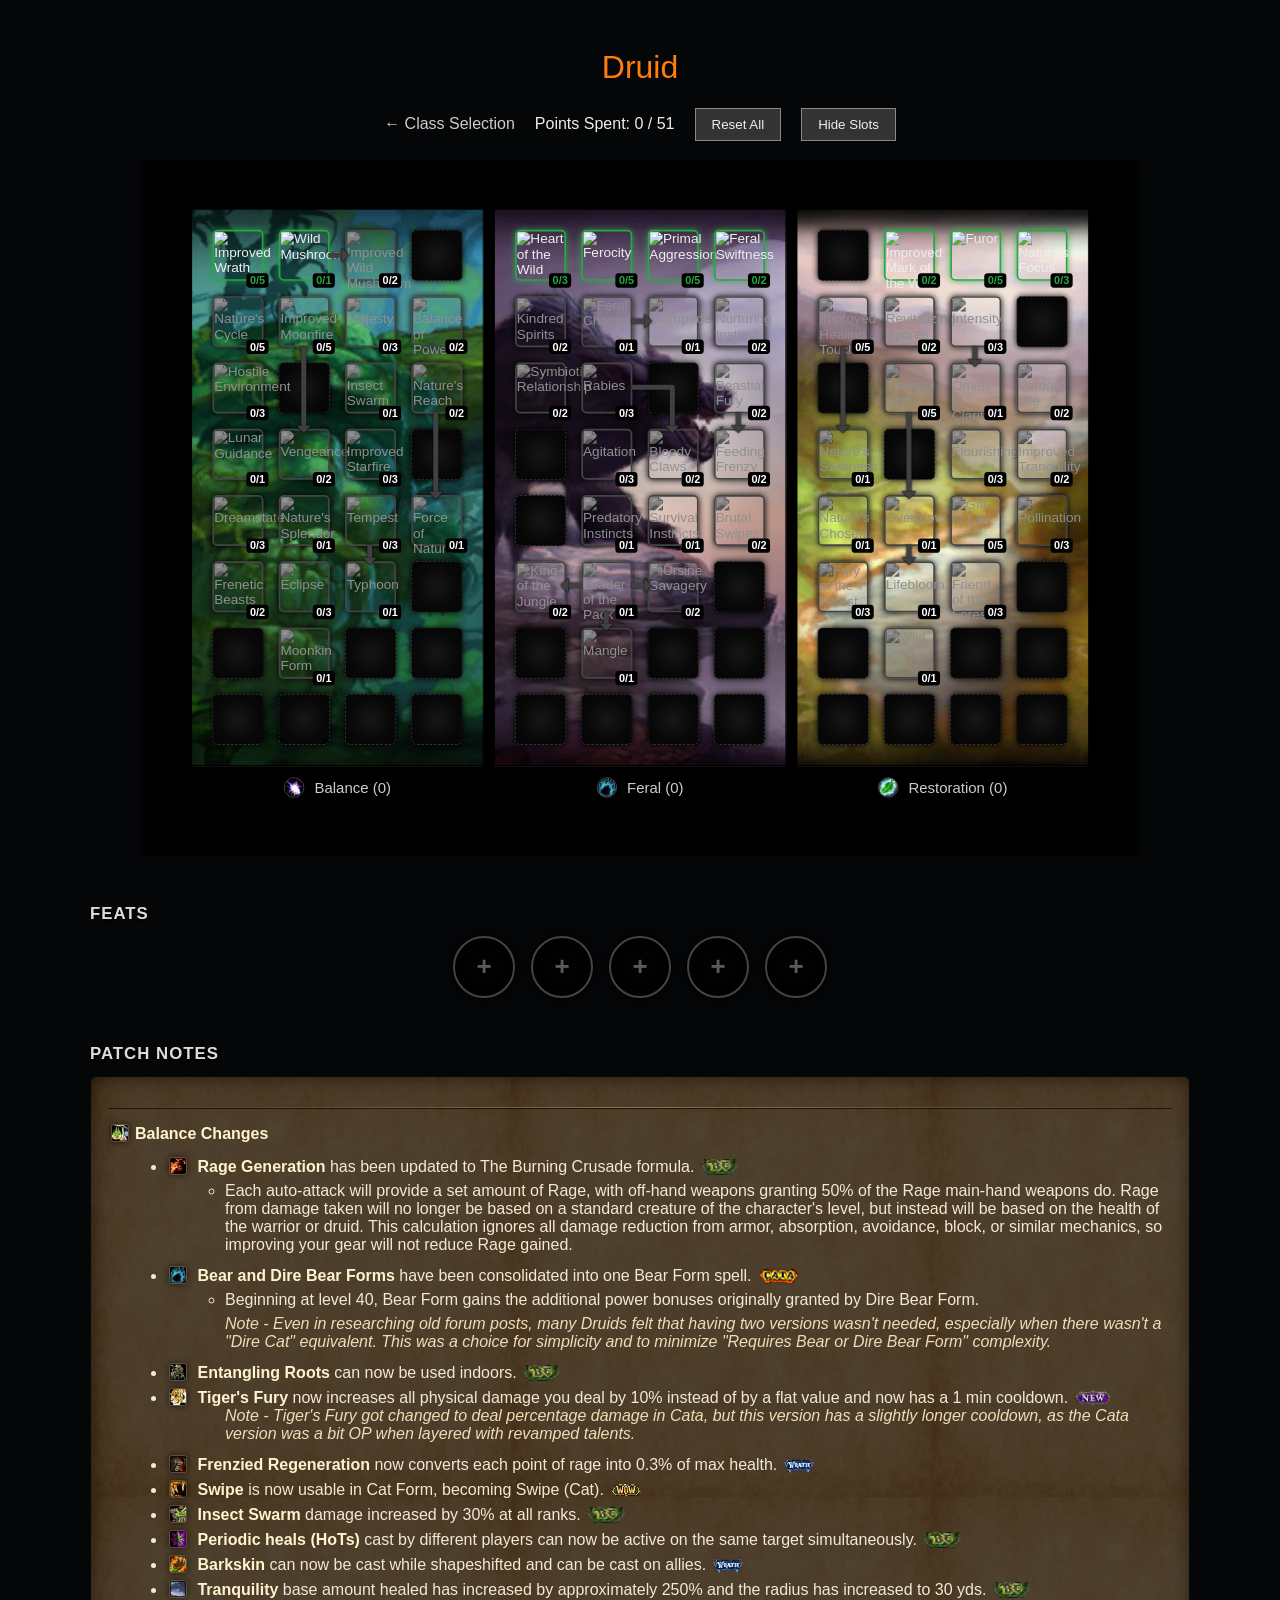
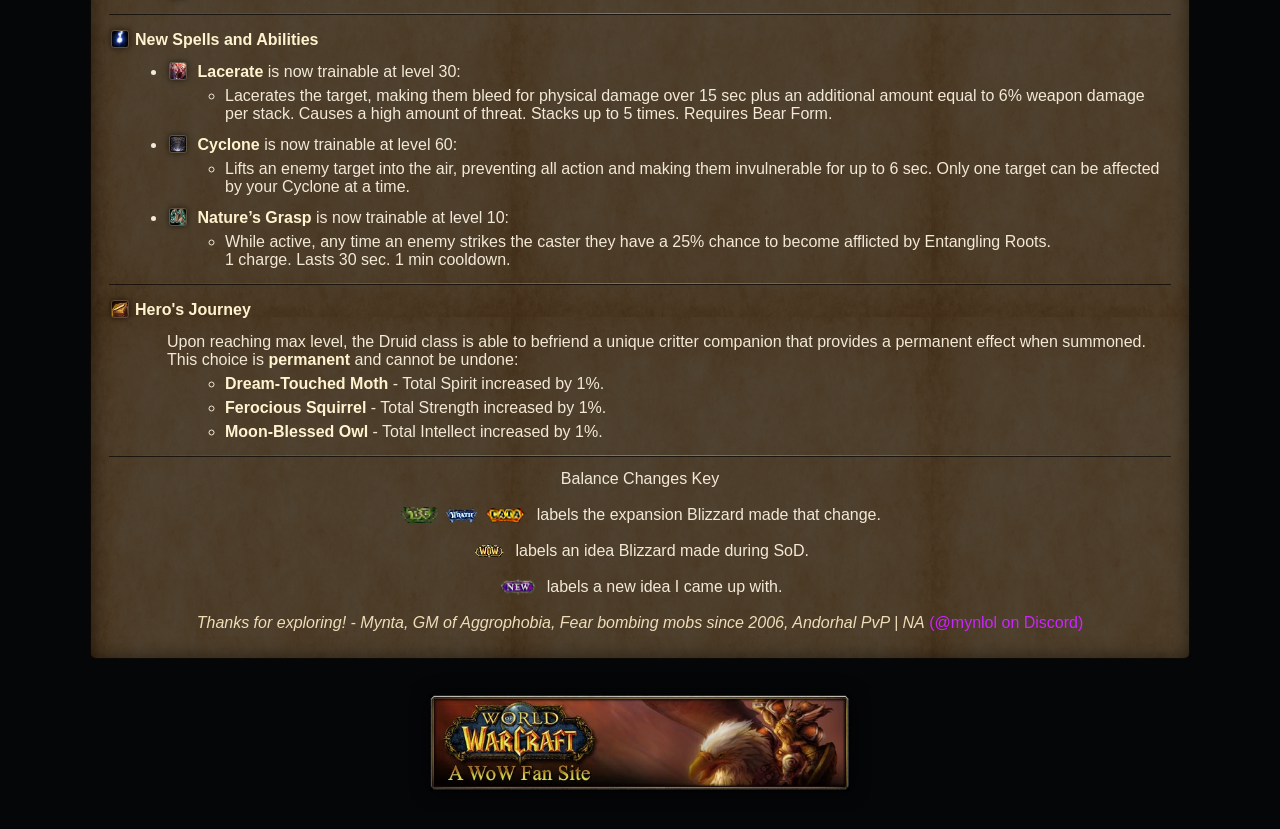
==== druid.html @ c1cf1405 "Test Two..." ====
<!DOCTYPE html>
<html lang="en">
<head>
    <meta charset="UTF-8">
    <meta name="viewport" content="width=device-width, initial-scale=1.0">
    <title>WoW Classic Talent Calculator - Druid</title>
    <link rel="stylesheet" href="style.css">
</head>
<body class="druid-page">

    <h1>Druid</h1>

    <div id="controls">
        <span><a href="index.html" style="color: #ccc; text-decoration: none;">&larr; Class Selection</a></span>
        <span>Points Spent: <span id="points-spent">0</span> / 51</span>
<button id="reset-button" class="control-button">Reset All</button>
<button id="toggle-empty-slots" class="control-button" type="button">Hide Slots</button>
    </div>

  <!-- OUTER DARK CARD (width controlled by .talent-shell padding in CSS) -->
    <div class="talent-shell">
        <!-- METAL FRAME + INNER GLOW (position vs trees controlled by .talent-frame padding) -->
        <div class="talent-frame">
            <!-- TALENT TREES -->
            <div class="talent-calculator">

<!-- Balance Tree -->
                <div class="tree-container">
                    <div
                        id="balance-grid"
                        class="talent-tree"
                        style="background-image: url('images/backgrounds/bal_druid.jpg');">
                        <!-- SVG overlay created by JS -->
                    </div>
                    <div class="tree-footer">
                        <img src="images/icons/spell_nature_starfall.jpg"
                             class="tree-icon-small"
                             alt="Balance tree icon">
                        <h3>Balance (<span id="balance-points">0</span>)</h3>
                    </div>
                </div>

                <!-- FERAL COMBAT -->
                <div class="tree-container">
                    <div
                        id="feral-combat-grid"
                        class="talent-tree"
                        style="background-image: url('images/backgrounds/feral_druid.jpg');">
                        <!-- SVG overlay created by JS -->
                    </div>
                    <div class="tree-footer">
                        <img src="images/icons/ability_racial_bearform.jpg"
                             class="tree-icon-small"
                             alt="Feral tree icon">
                        <h3>Feral (<span id="feral-combat-points">0</span>)</h3>
                    </div>
                </div>

                <!-- RESTORATION -->
                <div class="tree-container">
                    <div
                        id="restoration-grid"
                        class="talent-tree"
                        style="background-image: url('images/backgrounds/resto_druid.jpg');">
                        <!-- SVG overlay created by JS -->
                    </div>
                    <div class="tree-footer">
                        <img src="images/icons/spell_nature_healingtouch.jpg"
                             class="tree-icon-small"
                             alt="Restoration tree icon">
                        <h3>Restoration (<span id="restoration-points">0</span>)</h3>
                    </div>
                </div>

            </div>
        </div>
    </div>

<!-- ===================== -->
<!-- FEATS (5 selectable)  -->
<!-- ===================== -->
<section class="rune-section">
  <h2 class="section-title">Feats</h2>

  <div class="rune-slots" id="rune-slots">
    <button class="rune-slot" type="button" data-slot="0" aria-label="Feat Slot 1"></button>
    <button class="rune-slot" type="button" data-slot="1" aria-label="Feat Slot 2"></button>
    <button class="rune-slot" type="button" data-slot="2" aria-label="Feat Slot 3"></button>
    <button class="rune-slot" type="button" data-slot="3" aria-label="Feat Slot 4"></button>
    <button class="rune-slot" type="button" data-slot="4" aria-label="Feat Slot 5"></button>
  </div>

  <!-- picker panel opens when you click a slot -->
  <div class="rune-picker" id="rune-picker" hidden>
    <div class="rune-picker-header">
      <div class="rune-picker-title" id="rune-picker-title">Choose a Feat</div>
      <button class="rune-picker-close" id="rune-picker-close" type="button" aria-label="Close">✕</button>
    </div>

    <div class="rune-options" id="rune-options"></div>
  </div>
</section>

<!-- ===================== -->
<!-- PATCH NOTES           -->
<!-- ===================== -->
<section class="patch-notes">
  <h2 class="section-title">Patch Notes</h2>

  <!-- You can edit this HTML per class whenever you want -->
  <div class="patch-notes-card">

<hr>

<p>
  <img class="inline-icon"
         src="images/icons/ability_druid_balanceofpower.jpg"
         alt="Balance icon"><strong>Balance Changes</strong>
<ul>
<li>
  <img class="inline-icon" data-wowicon="ability_racial_bloodrage.jpg" alt="Charge icon">
  <strong>Rage Generation</strong> has been updated to The Burning Crusade formula.  <img class="patch-badge" src="images/bc.png" alt="TBC">
<ul>
      <li>Each auto-attack will provide a set amount of Rage, with off-hand weapons granting 50% of the Rage main-hand weapons do. Rage from damage taken will no longer be based on a standard creature of the character's level, but instead will be based on the health of the warrior or druid. This calculation ignores all damage reduction from armor, absorption, avoidance, block, or similar mechanics, so improving your gear will not reduce Rage gained.</li>
    </ul>
    <li>
  <img class="inline-icon" data-wowicon="ability_racial_bearform.jpg" alt="Charge icon">
  <strong>Bear and Dire Bear Forms</strong> have been consolidated into one Bear Form spell. <img class="patch-badge" src="images/cata.png" alt="TBC">
  <ul>
      <li>Beginning at level 40, Bear Form gains the additional power bonuses originally granted by Dire Bear Form.</li>
<em>Note - Even in researching old forum posts, many Druids felt that having two versions wasn't needed, especially when there wasn't a "Dire Cat" equivalent. This was a choice for simplicity and to minimize "Requires Bear or Dire Bear Form" complexity.</em></ul>
</li>
<li>
  <img class="inline-icon" data-wowicon="spell_nature_stranglevines.jpg" alt="Charge icon">
  <strong>Entangling Roots</strong> can now be used indoors.
  <img class="patch-badge" src="images/bc.png" alt="TBC">
</li>
<li>
   <img class="inline-icon" data-wowicon="ability_mount_jungletiger.jpg" alt="Charge icon">
  <strong>Tiger's Fury</strong> now increases all physical damage you deal by 10% instead of by a flat value and now has a 1 min cooldown.
  <img class="patch-badge" src="images/mynta.png" alt="TBC"><ul><em>Note - Tiger's Fury got changed to deal percentage damage in Cata, but this version has a slightly longer cooldown, as the Cata version was a bit OP when layered with revamped talents.</em></ul>

</li>
<li>
   <img class="inline-icon" data-wowicon="ability_bullrush.jpg" alt="Charge icon">
  <strong>Frenzied Regeneration</strong> now converts each point of rage into 0.3% of max health.
  <img class="patch-badge" src="images/wrath.png" alt="TBC">
</li>
<li>
     <img class="inline-icon"
         src="images/icons/inv_misc_monsterclaw_03.jpg"
         alt="Sunder Armor icon">
    <strong>Swipe</strong> is now usable in Cat Form, becoming Swipe (Cat).  <img class="patch-badge" src="images/wow.png" alt="TBC">
</li>
<li>
     <img class="inline-icon"
         src="images/icons/spell_nature_insectswarm.jpg"
         alt="Sunder Armor icon">
    <strong>Insect Swarm</strong> damage increased by 30% at all ranks.
  <img class="patch-badge" src="images/bc.png" alt="TBC">
</li>
<li>
    <img class="inline-icon"
         src="images/icons/spell_nature_preservation.jpg"
         alt="Sunder Armor icon">
    <strong>Periodic heals (HoTs)</strong> cast by different players can now be active on the same target simultaneously.  <img class="patch-badge" src="images/bc.png" alt="TBC">
</li>
<li>
     <img class="inline-icon"
         src="images/icons/spell_nature_stoneclawtotem.jpg"
         alt="Sunder Armor icon">
    <strong>Barkskin</strong> can now be cast while shapeshifted and can be cast on allies. <img class="patch-badge" src="images/wrath.png" alt="TBC">
</li>
<li>
     <img class="inline-icon"
         src="images/icons/spell_nature_tranquility.jpg"
         alt="Sunder Armor icon">
    <strong>Tranquility</strong> base amount healed has increased by approximately 250% and the radius has increased to 30 yds. <img class="patch-badge" src="images/bc.png" alt="TBC">
</li>
</ul>
</hr>
<hr>
<p>
 <img class="inline-icon"
         src="images/icons/inv_enchant_essencemagicsmall.jpg"
         alt="Spell icon"><strong>New Spells and Abilities</strong>
<ul>
<li>
<img class="inline-icon"
         src="images/icons/ability_druid_lacerate.jpg"
         alt="Sunder Armor icon">
    <strong>Lacerate</strong> is now trainable at level 30:
<ul>
	<li>
Lacerates the target, making them bleed for physical damage over 15 sec plus an additional amount equal to 6% weapon damage per stack. Causes a high amount of threat. Stacks up to 5 times. Requires Bear Form.
</ul>
<li>
     <img class="inline-icon"
         src="images/icons/spell_nature_earthbind.jpg"
         alt="Sunder Armor icon">
    <strong>Cyclone</strong> is now trainable at level 60:
<ul>
	<li>
Lifts an enemy target into the air, preventing all action and making them invulnerable for up to 6 sec.  Only one target can be affected by your Cyclone at a time.
</ul>
<li>
 <img class="inline-icon" data-wowicon="spell_nature_natureswrath.jpg" alt="Charge icon">
  <strong>Nature’s Grasp</strong> is now trainable at level 10:
<ul>
	<li>
While active, any time an enemy strikes the caster they have a 25% chance to become afflicted by Entangling Roots. <br>1 charge.  Lasts 30 sec. 1 min cooldown.
</ul>
</li>
</ul>
</hr>
<hr>
<p>
<img class="inline-icon"
         src="images/icons/ability_racial_forgeoflight.jpg"
         alt="Sunder Armor icon"><strong>Hero's Journey</strong>
<ul>
Upon reaching max level, the Druid class is able to befriend a unique critter companion that provides a permanent effect when summoned. This choice is <strong>permanent</strong> and cannot be undone: 
<ul>
      <li><strong>Dream-Touched Moth</strong> - Total Spirit increased by 1%.
<li><strong>Ferocious Squirrel</strong> - Total Strength increased by 1%.
<li><strong>Moon-Blessed Owl</strong> - Total Intellect increased by 1%.
  </li>
</ul>
</ul>
<hr>

<p><center>Balance Changes Key</center><br><center><img class="patch-badge" src="images/bc.png" alt="TBC"><img class="patch-badge" src="images/wrath.png" alt="TBC"><img class="patch-badge" src="images/cata.png" alt="TBC"> labels the expansion Blizzard made that change.</center><br><center><img class="patch-badge" src="images/wow.png" alt="TBC"> labels an idea Blizzard made during SoD.</center><br>
<center><img class="patch-badge" src="images/mynta.png" alt="TBC"> labels a new idea I came up with.</center><br><center><em>Thanks for exploring! - Mynta, GM of Aggrophobia, Fear bombing mobs since 2006, Andorhal PvP | NA</em></span><span style="color: #CC24FF;"> (@mynlol on Discord)</span></center></p>
  </div>
</section>
    <div id="tooltip"></div>
<script src="tooltip_extras.js"></script>
<script src="druid.js"></script>
<script src="talent_engine.js"></script>
<script src="runes.js"></script>
<script src="patchnotes.js"></script>
<footer class="page-footer">
  <img src="images/fansiteheader.jpg" alt="World of Warcraft fan site banner">
</footer>
</body>
</html>
---- style.css ----
* {
    box-sizing: border-box;
}

body {
    font-family: -apple-system, BlinkMacSystemFont, 'Segoe UI', Roboto, Helvetica, Arial, sans-serif;

    /* Deep neutral base */
    background-color: #070607;

    /* Classic WoW-style dark parchment texture */
    background-image:
        url("images/parchment.png"),
        radial-gradient(circle at 50% 10%, rgba(120, 85, 45, 0.18), transparent 55%),
        radial-gradient(circle at 50% 120%, rgba(0, 0, 0, 0.9), #070607 60%),
        linear-gradient(135deg, rgba(255, 255, 255, 0.03), rgba(0, 0, 0, 0.35));

    background-repeat:
        repeat,
        no-repeat,
        no-repeat,
        no-repeat;

    background-size:
        256px 256px,   /* parchment texture scale — tweakable */
        100% 100%,
        100% 100%,
        420px 420px;

    background-attachment: fixed;

    /* This is the magic that keeps it subtle */
    background-blend-mode: overlay, normal, normal, normal;

    color: #eee;
    padding: 20px;
    display: flex;
    flex-direction: column;
    align-items: center;
}

body.index-page{
  background-image: url("images/gryphon.jpg");
  background-size: cover;
  background-position: center;
  background-repeat: no-repeat;
  background-attachment: fixed;
}

/* Optional: add a dark overlay so text/buttons stay readable */
body.index-page::before{
  content:"";
  position: fixed;
  inset: 0;
  background: rgba(0,0,0,0.45);
  pointer-events: none;
  z-index: -1; /* stays behind content */
}

/* Class pages: force pure black background */
body:not(.index-page){
  background: #050608;
}

.page-footer{
  padding: 10px 0 10px; /* tighter */
}

.page-footer img{
  width: min(420px, 92vw); /* smaller than 560px */
  height: auto;
  display: block;
  opacity: 0.95;
  filter: drop-shadow(0 0 10px rgba(0,0,0,0.85));
}

h1 {
    text-align: center;
    font-weight: normal;
    color: #f5f5f5;
}

/* Class Header Colors */
.warrior-page h1 { color: #C79C6E; }
.mage-page h1 { color: #40C7EB; }
.rogue-page h1 { color: #FFF569; }
.shaman-page h1 { color: #0070DE; }
.hunter-page h1 { color: #ABD473; }
.paladin-page h1 { color: #F58CBA; }
.druid-page h1 { color: #FF7D0A; }
.warlock-page h1 { color: #8787ED; }

#controls {
    margin-bottom: 20px;
    display: flex;
    gap: 20px;
    align-items: center;
}

.control-button {
  padding: 8px 16px;
  border: 1px solid #888;
  background-color: #333;
  color: #eee;
  cursor: pointer;
}

/* Toggle empty talent slots visibility without changing layout */
.placeholders-hidden .talent-slot-placeholder{
  opacity: 0;
  border-color: transparent;
  background: transparent;
  box-shadow: none;
  pointer-events: none; /* so clicks pass through */
}

.talent-calculator {
    display: flex;
    justify-content: center;
    gap: 24px;
    padding: 30px;
    border: 6px solid #444;
    border-radius: 2px;
}

.tree-container {
    display: flex;
    flex-direction: column;
}

.talent-tree {
    position: relative;
    display: grid;
    grid-template-rows: repeat(8, 60px);
    grid-template-columns: repeat(4, 60px);
    gap: 18px;
    padding: 24px;
    background-color: rgba(0, 0, 0, 1);
    border: 1px solid #000;

    /* --- Add these properties back --- */
    background-size: cover;
    background-position: center;
    background-repeat: no-repeat;
}

.tree-footer {
    display: flex;
    align-items: center;
    justify-content: center;
    gap: 12px;
    padding: 12px;
    background-color: rgba(0, 0, 0, 0.3);
    border-top: 1px solid #222;
}

.tree-icon-small {
    width: 24px;
    height: 24px;
    border-radius: 50%;
    border: 1px solid #555;
}

.tree-footer h3 {
    margin: 0;
    font-weight: normal;
    font-size: 1.1em;
    color: #ccc;
}

.talent-slot-placeholder {
    border: 1px dashed #333;
    border-radius: 6px;
    background-color: #0a0a0a;
    background-image: radial-gradient(
        circle at center,
        rgba(255, 255, 255, 0.05) 0%,
        rgba(0, 0, 0, 0.2) 60%,
        rgba(0, 0, 0, 0.5) 100%
    );
    box-shadow: inset 0 0 10px rgba(0, 0, 0, 0.5);
}

.talent-slot {
    position: relative;
    border: 2px solid #444;
    border-radius: 6px;
    cursor: pointer;
}

.talent-slot, .talent-slot-placeholder {
    box-shadow: 0 0 7px #000;
}

.talent-icon {
    width: 100%;
    height: 100%;
    border-radius: 4px;
    position: relative;
    z-index: 1;
    opacity: 1;
    filter: grayscale(100%) brightness(60%);
    transition: filter 0.3s ease;
}

.talent-slot.available .talent-icon,
.talent-slot.has-points .talent-icon {
    filter: grayscale(0%);
}

.talent-points {
    position: absolute;
    bottom: -10px;
    right: -8px;
    background-color: #000;
    color: #fff;
    padding: 1px 4px;
    border-radius: 4px;
    font-size: 0.8em;
    font-weight: bold;
    z-index: 2;
}

.talent-slot.available {
    border-color: #28a745;
    box-shadow: 0 0 7px rgba(40, 167, 69, 0.8);
}

.talent-tree .talent-slot.maxed {
    border-color: #ffd700;
    box-shadow: 0 0 8px rgba(255, 215, 0, 0.7);
}

.talent-slot.available .talent-points:not(.maxed-points) {
    color: #28a745;
}

.talent-points.maxed-points {
    color: #ffd700; /* gold */
}

/* --- START: Corrected Tooltip Styles --- */

#tooltip {
    position: absolute;
    visibility: hidden;
    background-color: rgba(0, 0, 0, 0.9);
    border: 1px solid #555;
    padding: 10px;
    border-radius: 8px;
    width: 375px;
    z-index: 100;
    pointer-events: none;
}

#tooltip h3 {
    margin: 0 0 5px 0;
    color: #ffffff;
    font-weight: normal;
}

/* --- Final, Corrected Tooltip Header Styles --- */

/* The main container for the header block */
.tooltip-header-block {
    line-height: 1.5;      /* Creates clean, normal spacing between lines */
    color: #ffffff;        /* Default text color is white */
    padding-bottom: 5px;   /* Adds space before the divider line */
}

/* This rule explicitly sets the font size for ALL header text elements */
.tooltip-type,
.tooltip-details-left,
.tooltip-details-right,
.tooltip-req {
    font-size: 0.8em;
}

/* Styles the gray "Talent" text */
.tooltip-type {
    color: #aaaaaa;
}

/* This creates the two-column row for details */
.tooltip-details-row {
    display: flex;
    justify-content: space-between;
    padding-top: 5px;
}

.tooltip-details-right {
    text-align: right;
}

.tooltip-req {
    font-size: 0.8em;
    color: #ffffff;
}

/* A subtle dividing line */
.tooltip-divider {
    border: 0;
    border-top: 1px solid #444;
    margin: 10px 0;
}

/* The yellow main description */
.talent-description,
.next-rank-description {
    color: #ffd700;
    font-size: 0.9em;
    line-height: 1.4;
}

.next-rank-label {
    color: #ffffff;
    font-size: 0.9em;
    margin-top: 10px;
}

.tooltip-req-points {
    color: #ff4d4d;
    padding-top: 10px;
    font-size: 0.8em; /* Sets the font size to match the other details */
}

.tooltip-learn {
    color: #00ff00;
    margin-top: 10px;
    font-weight: bold;
}

.subspell-title{
  display: flex;
  align-items: center;
  gap: 6px;
  margin-top: 4px;
  margin-bottom: 6px;
}

.subspell-block .inline-icon{
  width: 18px;
  height: 18px;
  vertical-align: middle;
}

.inline-mini-icon{
  width: 16px;
  height: 16px;
  vertical-align: -3px;
  margin: 0 6px 0 2px;
  border-radius: 3px;
  border: 1px solid rgba(255,255,255,0.10);
  box-shadow: 0 0 6px rgba(0,0,0,0.6);
}

/* --- END: Corrected Tooltip Styles --- */

.arrow-container {
    position: absolute;
    top: 0;
    left: 0;
    width: 100%;
    height: 100%;
    pointer-events: none;
}

.talent-arrow {
    position: absolute;
    background-color: #404040;
    filter: drop-shadow(0 0 1px rgba(0, 0, 0, 1)) drop-shadow(2px 2px 2px rgba(0, 0, 0, 0.7));
    transition: background-color 0.3s ease;
}

.talent-arrows {
    position: absolute;
    inset: 0;
    pointer-events: none;
    z-index: 5;   /* higher than .talent-slot */
}

/* Base style for SVG talent arrows */
.talent-arrow-path {
    stroke: #404040;
    stroke-width: 2;        /* a bit slimmer */
    fill: none;
    stroke-linecap: butt;   /* line stops exactly at the end */
    stroke-linejoin: round;

    /* subtle dark outline */
    filter: drop-shadow(0 0 1px rgba(0, 0, 0, 0.85));
}

/* When prereq is satisfied -> golden with glow */
.talent-arrow-path.available {
    stroke: #ffd700;
    filter: drop-shadow(0 0 1px rgba(0, 0, 0, 0.85)) drop-shadow(0 0 6px rgba(255, 170, 50, 0.8));
}
.arrow-head {
    position: absolute;
    width: 0;
    height: 0;
    border-style: solid;
    transition: border-color 0.3s ease;
    z-index: 1;
}

.arrow-head.down {
    bottom: -2px;
    left: 50%;
    transform: translateX(-50%);
    border-width: 10px 8px 0 8px;
    border-color: #404040 transparent transparent transparent;
}

.arrow-head.right {
    right: -2px;
    top: 50%;
    transform: translateY(-50%);
    border-width: 8px 0 8px 10px;
    border-color: transparent transparent transparent #404040;
}

.arrow-head.left {
    left: -2px;
    top: 50%;
    transform: translateY(-50%);
    border-width: 8px 10px 8px 0;
    border-color: transparent #404040 transparent transparent;
}

.arrow-container.available .talent-arrow {
    background-color: #ffd700;
}

.arrow-container.available .arrow-head.down {
    border-top-color: #ffd700;
}

.arrow-container.available .arrow-head.right {
    border-left-color: #ffd700;
}

.arrow-container.available .arrow-head.left {
    border-right-color: #ffd700;
}

.text-white {
    color: #FFFFFF; /* white */
}

.talent-frame {
    position: relative;

    /* 🔁 Use the padding that looked good before – start here and tweak tiny amounts */
    padding: 40px 40px;   /* top/bottom, left/right */

    background: transparent;
    box-shadow: none;     /* all outer dark-card shadow is on .talent-shell now */
}
.talent-frame::before {
    content: "";
    position: absolute;
    inset: 0;
    background-image: url("images/super_frame.png");
    background-repeat: no-repeat;
    background-position: center center;
    background-size: 100% 100%;
    pointer-events: none;
    z-index: 2;

    transform: translateY(3px);  /* move artwork down */

animation: frameGlow 11s cubic-bezier(0.6, 0.0, 0.4, 1.0) infinite;

    /* subtle outer glow */
    filter: drop-shadow(0 0 12px rgba(255, 180, 80, 0.3));
}

.druid-page .talent-frame::before {
    background-image: url("images/super_frame.png");
}

.paladin-page .talent-frame::before {
    background-image: url("images/paladin_frame.png");
}

.druid-page .talent-frame::before {
    filter: drop-shadow(0 0 16px rgba(80, 255, 120, 0.35));
    animation: druidGlow 12s ease-in-out infinite;
}

.talent-frame::after {
    content: "";
    position: absolute;
    inset: 12px;  /* inner black glow hugging inside of metal */
    pointer-events: none;
    z-index: 1;
    box-shadow: inset 0 0 40px rgba(0, 0, 0, 1);
}
/* Calculator panel inside the frame */
.talent-calculator {
    position: relative;
    z-index: 1;               /* under the frame overlay */

    display: flex;
    justify-content: center;
    gap: 12px;

    padding: 8px;               /* we already tuned this */
    background: rgba(0, 0, 0, 1); /* or lighter if you want more frame showing */
    border-radius: 4px;
    border: 6px solid #000;
    box-shadow: inset 0 0 10px rgba(0, 0, 0, 0.8);
}

.talent-shell {
    display: inline-block;             /* shrink-wrap around the frame */
    padding: 2px 2px;                 /* ← width of dark border – TUNE THIS */
    background-color: #000;            /* dark card behind everything */
    border-radius: 2px;
    box-shadow: 0 0 4px rgba(0, 0, 0, 0.85);
  transform: scale(0.85);
  transform-origin: top center;
 margin-bottom: -120px; /* tweak up/down until spacing feels right */
}

/* Small borrowed-rune row above options (used for wildcard slot) */
.rune-borrow-strip{
  display: flex;
  justify-content: center;
  gap: 10px;
  padding: 10px 8px 12px;
  margin-bottom: 10px;

  border-bottom: 1px solid rgba(255,255,255,0.08);
  box-shadow: inset 0 -10px 18px rgba(0,0,0,0.35);
}

.rune-borrow-chip{
  width: 38px;
  height: 38px;
  border-radius: 50%;
  border: 1px solid rgba(255,255,255,0.16);
  background: rgba(0,0,0,0.35);
  box-shadow: 0 0 6px rgba(0,0,0,0.8), inset 0 0 10px rgba(0,0,0,0.55);
  cursor: pointer;
  background-size: cover;
  background-position: center;
  background-repeat: no-repeat;
  overflow: hidden;
}

.rune-borrow-chip:hover{
  border-color: rgba(255,215,0,0.55);
  box-shadow: 0 0 10px rgba(255,215,0,0.15), inset 0 0 10px rgba(0,0,0,0.55);
}

.rune-tooltip{
  position: absolute;
  background-color: rgba(0,0,0,0.92);
  border: 1px solid #555;
  padding: 10px;
  border-radius: 8px;
  width: 375px;
  z-index: 9999;
  pointer-events: none;
}

.rune-clear{
  margin-left: 6px;
  padding: 8px 10px;
  border-radius: 6px;
  border: 1px solid rgba(255,255,255,0.15);
  background: rgba(0,0,0,0.35);
  color: #ddd;
  cursor: pointer;
}
.rune-clear:hover{ background: rgba(0,0,0,0.5); }

/* === GLOW ON ACTIVE ARROWS (BODY) – travels DOWN, base color unchanged === */
.arrow-container.available .talent-arrow::after {
    content: "";
    position: absolute;
    inset: 0;                  /* exactly cover the arrow line */
    pointer-events: none;

    /* Stronger, clearly visible warm band */
    background-image: linear-gradient(
        to bottom,
        rgba(0, 0, 0, 0.00) 0%,
        rgba(255, 160, 60, 0.00) 20%,   /* soft orange base */
        rgba(255, 145, 40, 0.22) 40%,   /* medium ember */
        rgba(255, 170, 50, 0.75) 50%,   /* bright warm golden flame */
        rgba(255, 145, 40, 0.22) 60%,   /* medium ember */
        rgba(255, 160, 60, 0.00) 80%,   /* soft orange fade */
        rgba(0, 0, 0, 0.00) 100%
    );

    background-size: 100% 250%;

    /* No blend mode for now — make sure it's visible */
    /* mix-blend-mode: screen; */

    animation: arrowGlowDown 7s linear infinite;
    opacity: 0.8;  /* make sure it’s noticeably bright at first */
}

/* === OPTIONAL: Glow on the TIP too – so the band “lands” there === */
.arrow-container.available .arrow-head.down::after {
    content: "";
    position: absolute;
    inset: -4px;              /* slightly bigger than the tip */
    pointer-events: none;

    background-image: radial-gradient(
        circle at center,
        rgba(255, 180, 70, 0.8) 0%,   /* warm flame */
        rgba(255, 140, 40, 0.00) 75%
    );

    animation: arrowTipGlowDown 7s linear infinite;
    opacity: 0.0;   /* animated via keyframes */
}

/* === CLEAR DOWNWARD MOTION FOR THE BAND === */
@keyframes arrowGlowDown {
    0% {
        background-position: 0% -100%;
        opacity: 0.0;
    }
    20% {
        opacity: 0.8;
    }
    50% {
        background-position: 0% 100%;
        opacity: 1.0;
    }
    80% {
        opacity: 0.6;
    }
    100% {
        background-position: 0% -100%;
        opacity: 0.0;
    }
}

@keyframes arrowGlowAcross {
    0% {
        background-position: 0% 50%;
        opacity: 0.0;
    }
    15% {
        opacity: 0.4;
    }
    50% {
        background-position: 100% 50%;
        opacity: 0.8;
    }
    85% {
        opacity: 0.4;
    }
    100% {
        background-position: 0% 50%;
        opacity: 0.0;
    }
}

/* === Horizontal glow (left & right arrows) === */
.arrow-container.available .talent-arrow.horizontal::after {
    content: "";
    position: absolute;
    inset: 0;
    pointer-events: none;

    /* Warm golden band moving across */
    background-image: linear-gradient(
        to right,
        rgba(0, 0, 0, 0.00) 0%,
        rgba(255, 160, 60, 0.00) 20%,
        rgba(255, 145, 40, 0.22) 40%,
        rgba(255, 180, 50, 0.75) 50%,   /* hotter core */
        rgba(255, 145, 40, 0.22) 60%,
        rgba(255, 160, 60, 0.00) 80%,
        rgba(0, 0, 0, 0.00) 100%
    );

    background-size: 250% 100%;

    animation: arrowGlowAcross 3s linear infinite;
    opacity: 0.85;
}

.arrow-container.available .arrow-head.right::after {
    content: "";
    position: absolute;
    inset: -4px;
    pointer-events: none;

    background-image: radial-gradient(
        circle at center,
        rgba(255, 180, 70, 0.8) 0%,
        rgba(255, 140, 40, 0.00) 75%
    );

    animation: arrowTipGlowAcross 3s linear infinite;
    opacity: 0.0;
}

.arrow-container.available .arrow-head.left::after {
    content: "";
    position: absolute;
    inset: -4px;
    pointer-events: none;

    background-image: radial-gradient(
        circle at center,
        rgba(255, 180, 70, 0.8) 0%,
        rgba(255, 140, 40, 0.00) 75%
    );

    animation: arrowTipGlowAcross 3s linear infinite;
    opacity: 0.0;
}

@keyframes arrowTipGlowAcross {
    0%   { opacity: 0.0; }
    40%  { opacity: 0.0; }
    60%  { opacity: 0.9; }
    80%  { opacity: 0.0; }
    100% { opacity: 0.0; }
}


/* Tip glow "pulses" when the band reaches the end */
@keyframes arrowTipGlowDown {
    0%   { opacity: 0.0; }
    40%  { opacity: 0.0; }
    55%  { opacity: 0.9; }
    75%  { opacity: 0.0; }
    100% { opacity: 0.0; }
}

/* Base style for SVG talent arrows */
.talent-arrow-path {
    stroke: #404040;
    stroke-width: 5;        /* slightly thicker */
    fill: none;
    stroke-linecap: butt;   /* line stops exactly at the end, no rounded overhang */
    stroke-linejoin: round;

    /* subtle dark outline */
    filter: drop-shadow(0 0 1px rgba(0, 0, 0, 0.85));
}

/* When the prereq is available -> golden + glow */
.talent-arrow-path.available {
    stroke: #ffd700;
    filter: drop-shadow(0 0 1px rgba(0, 0, 0, 0.85)) drop-shadow(0 0 6px rgba(255, 170, 50, 0.8));
}

/* Extremely subtle warm shimmer moving along arrow */
.talent-arrow-glow {
    stroke: rgba(255, 200, 120, 0.55);   /* softer, warmer, dimmer */
    stroke-width: 5;                     /* thinner than before */
    fill: none;
    stroke-linecap: round;
    stroke-linejoin: round;
    pointer-events: none;

    /* Tiny glowing segment (subtle!) */
    stroke-dasharray: 6 220;

    opacity: 0;
    filter:
        drop-shadow(0 0 1px rgba(0, 0, 0, 0.70))
        blur(0.8px)
        drop-shadow(0 0 3px rgba(255, 180, 80, 0.25));
    mix-blend-mode: screen;
}

/* Only animate when active */
.talent-arrow-glow.available {
    animation: arrowGlowTravel 6.5s ease-in-out infinite;
}

/* Smooth, slow shimmer that fades in/out gently */
@keyframes arrowGlowTravel {
    0% {
        stroke-dashoffset: 0;
        opacity: 0.0;
    }
    10% {
        opacity: 0.18;                      /* VERY soft */
    }
    55% {
        stroke-dashoffset: -260;
        opacity: 0.22;                      /* slight peak */
    }
    90% {
        opacity: 0.10;                      /* fading */
    }
    100% {
        stroke-dashoffset: -280;
        opacity: 0.0;
    }
}
@keyframes frameGlow {
    0% {
        /* deep warm ember baseline */
        filter: drop-shadow(0 0 14px rgba(255, 140, 20, 0.16));
    }
    25% {
        /* warm, molten rise */
        filter: drop-shadow(0 0 26px rgba(255, 120, 10, 0.28));
    }
    55% {
        /* soft dip, still glowing */
        filter: drop-shadow(0 0 20px rgba(255, 130, 15, 0.20));
    }
    80% {
        /* golden flare — warmest moment */
        filter: drop-shadow(0 0 34px rgba(255, 155, 30, 0.32));
    }
    100% {
        filter: drop-shadow(0 0 14px rgba(255, 140, 20, 0.16));
    }

}

/* ============================
   DRUID — CUSTOM FRAME ONLY
   ============================ */
.druid-page .talent-frame::before {
    background-image: url("images/druid_frame.png");
}

@keyframes druidGlow {
    0% {
        filter: drop-shadow(0 0 12px rgba(80, 255, 140, 0.18));
    }
    25% {
        filter: drop-shadow(0 0 24px rgba(90, 255, 130, 0.28));
    }
    55% {
        filter: drop-shadow(0 0 18px rgba(70, 240, 120, 0.22));
    }
    80% {
        filter: drop-shadow(0 0 26px rgba(110, 255, 150, 0.34));
    }
    100% {
        filter: drop-shadow(0 0 12px rgba(80, 255, 140, 0.18));
    }
}

/* ============================
   PALADIN — PURE HOLY GOLD GLOW
   ============================ */
.paladin-page .talent-frame::before {
    animation: paladinFrameGlow 10s ease-in-out infinite;
}

/* Consecrated holy gold radiance */
@keyframes paladinFrameGlow {
    0% {
        filter:
            drop-shadow(0 0 12px rgba(255, 200, 90, 0.35))   /* warm gold */
            drop-shadow(0 0 18px rgba(255, 230, 150, 0.22)); /* soft halo */
    }
    30% {
        filter:
            drop-shadow(0 0 16px rgba(255, 215, 100, 0.55))  /* bright holy gold */
            drop-shadow(0 0 26px rgba(255, 245, 190, 0.40));
    }
    60% {
        filter:
            drop-shadow(0 0 10px rgba(255, 205, 95, 0.45))
            drop-shadow(0 0 16px rgba(255, 235, 170, 0.30));
    }
    100% {
        filter:
            drop-shadow(0 0 14px rgba(255, 200, 90, 0.35))
            drop-shadow(0 0 18px rgba(255, 230, 150, 0.22));
    }
}

/* ============================
   MAGE — Deep Arcane Blue Frame Glow
   ============================ */
.mage-page .talent-frame::before {
    background-image: url("images/mage_frame.png");
    background-size: 100% 100%;
    background-repeat: no-repeat;
    transform: translateY(3px);

    /* Darker, richer blue glow */
    filter: drop-shadow(0 0 18px rgba(40, 70, 180, 0.45));
    animation: mageFrameGlow 12s ease-in-out infinite;
}

/* ============================
   Deeper Blue Arcane Pulse
   ============================ */
@keyframes mageFrameGlow {
    0% {
        filter: drop-shadow(0 0 14px rgba(30, 60, 150, 0.40));
    }
    25% {
        filter: drop-shadow(0 0 26px rgba(50, 90, 200, 0.55));
    }
    55% {
        filter: drop-shadow(0 0 34px rgba(65, 110, 230, 0.65));
    }
    80% {
        filter: drop-shadow(0 0 22px rgba(40, 75, 190, 0.50));
    }
    100% {
        filter: drop-shadow(0 0 14px rgba(30, 60, 150, 0.40));
    }
}

/* ============================
   PRIEST — CUSTOM FRAME ONLY
   ============================ */
.priest-page .talent-frame::before {
    background-image: url("images/priest_frame.png");
}


/* ============================
   PRIEST — SERENE HOLY GLOW
   ============================ */
.priest-page .talent-frame::before {
    animation: priestFrameGlow 13s ease-in-out infinite;
}

/* Soft white / pink holy emanation */
@keyframes priestFrameGlow {
    0% {
        filter:
            drop-shadow(0 0 14px rgba(255, 245, 245, 0.22))
            drop-shadow(0 0 28px rgba(255, 210, 220, 0.16));
    }
    35% {
        filter:
            drop-shadow(0 0 22px rgba(255, 250, 250, 0.32))
            drop-shadow(0 0 40px rgba(255, 220, 235, 0.22));
    }
    65% {
        filter:
            drop-shadow(0 0 18px rgba(255, 245, 245, 0.26))
            drop-shadow(0 0 34px rgba(255, 215, 230, 0.18));
    }
    100% {
        filter:
            drop-shadow(0 0 14px rgba(255, 245, 245, 0.22))
            drop-shadow(0 0 28px rgba(255, 210, 220, 0.16));
    }
}

/* ============================
   HUNTER — CUSTOM FRAME ONLY
   ============================ */
.hunter-page .talent-frame::before {
    background-image: url("images/hunter_frame.png");
}

/* ============================
   ROGUE — CUSTOM FRAME ONLY
   ============================ */
.rogue-page .talent-frame::before {
    background-image: url("images/rogue_frame.png");
}

/* ============================
   ROGUE — DEEP FIRE RED GLOW
   ============================ */
.rogue-page .talent-frame::before {
    animation: rogueFrameGlow 11s ease-in-out infinite;
}

/* Molten red / volcanic core */
@keyframes rogueFrameGlow {
    0% {
        filter:
            drop-shadow(0 0 14px rgba(180, 30, 20, 0.36))   /* deep molten red */
            drop-shadow(0 0 28px rgba(120, 15, 10, 0.24)); /* dark ember */
    }
    35% {
        filter:
            drop-shadow(0 0 16px rgba(220, 45, 35, 0.50))  /* hot pulse */
            drop-shadow(0 0 24px rgba(150, 25, 20, 0.32));
    }
    65% {
        filter:
            drop-shadow(0 0 10px rgba(200, 35, 28, 0.42))
            drop-shadow(0 0 16px rgba(130, 20, 16, 0.28));
    }
    100% {
        filter:
            drop-shadow(0 0 8px rgba(180, 30, 20, 0.36))
            drop-shadow(0 0 18px rgba(120, 15, 10, 0.24));
    }
}

/* ============================
   WARLOCK — CUSTOM FRAME ONLY
   ============================ */
.warlock-page .talent-frame::before {
    background-image: url("images/warlock_frame.png");
}


/* ============================
   WARLOCK — SINISTER SHADOW GLOW
   ============================ */
.warlock-page .talent-frame::before {
    animation: warlockFrameGlow 12s ease-in-out infinite;
}

/* Deep purple / shadow arcane emanation */
@keyframes warlockFrameGlow {
    0% {
        filter:
            drop-shadow(0 0 14px rgba(120, 60, 160, 0.30))
            drop-shadow(0 0 30px rgba(90, 40, 130, 0.22));
    }
    30% {
        filter:
            drop-shadow(0 0 26px rgba(150, 70, 200, 0.45))
            drop-shadow(0 0 46px rgba(110, 50, 170, 0.30));
    }
    60% {
        filter:
            drop-shadow(0 0 20px rgba(130, 60, 180, 0.36))
            drop-shadow(0 0 38px rgba(95, 45, 150, 0.26));
    }
    100% {
        filter:
            drop-shadow(0 0 14px rgba(120, 60, 160, 0.30))
            drop-shadow(0 0 30px rgba(90, 40, 130, 0.22));
    }
}

/* ============================
   SHAMAN — CUSTOM FRAME ONLY
   ============================ */
.shaman-page .talent-frame::before {
    background-image: url("images/shaman_frame.png");
}


/* ============================
   SHAMAN — LIGHTNING BLUE GLOW
   ============================ */
.shaman-page .talent-frame::before {
    animation: shamanFrameGlow 9s ease-in-out infinite;
}

/* Teal / electric lightning emanation */
@keyframes shamanFrameGlow {
    0% {
        filter:
            drop-shadow(0 0 14px rgba(40, 160, 300, 0.35))   /* deep teal core */
            drop-shadow(0 0 18px rgba(60, 210, 230, 0.22)); /* electric halo */
    }
    30% {
        filter:
            drop-shadow(0 0 16px rgba(70, 200, 230, 0.55))  /* lightning flare */
            drop-shadow(0 0 26px rgba(90, 235, 255, 0.38));
    }
    60% {
        filter:
            drop-shadow(0 0 10px rgba(50, 180, 210, 0.45))
            drop-shadow(0 0 18px rgba(75, 220, 240, 0.30));
    }
    100% {
        filter:
            drop-shadow(0 0 14px rgba(40, 160, 190, 0.35))
            drop-shadow(0 0 18px rgba(60, 210, 230, 0.22));
    }
}

/* ============================
   SECTION HEADERS
   ============================ */
.section-title{
  margin: 28px 0 12px;
  font-weight: 600;
  letter-spacing: 0.06em;
  text-transform: uppercase;
  font-size: 1.05rem;
  color: #ddd;
  text-shadow: 0 2px 2px rgba(0,0,0,0.85);
}

/* ============================
   FEATS
   ============================ */
.rune-section{
  width: 100%;
  max-width: 1100px; /* matches your general page scale nicely */
  margin-top: 18px;
}

.rune-slots{
  display: flex;
  justify-content: center;   /* ✅ centers horizontally */
  align-items: center;
  gap: 16px;
  flex-wrap: wrap;
}

/* Make rune slots circles */
.rune-slot{
  width: 62px;
  height: 62px;
  border-radius: 50%;        /* ✅ circle */
  border: 2px solid #444;
  background: rgba(0,0,0,0.6);
  box-shadow: 0 0 7px #000, inset 0 0 10px rgba(0,0,0,0.6);
  cursor: pointer;
  position: relative;
  background-size: cover;
  background-position: center;
  background-repeat: no-repeat;
  overflow: hidden;          /* ✅ keeps the icon neatly clipped in a circle */
}


.rune-slot:hover{
  border-color: #777;
}

/* Plus sign centered in empty circles */
.rune-slot.is-empty::after{
  content:"+";
  position:absolute;
  inset:0;
  display:grid;
  place-items:center;
  color: rgba(255,255,255,0.35);
  font-size: 26px;
  font-weight: 700;
}


.rune-picker{
  margin-top: 12px;
  padding: 12px;
  border-radius: 6px;
  border: 1px solid rgba(0,0,0,0.85);
  background: rgba(0,0,0,0.72);
  box-shadow: inset 0 0 18px rgba(0,0,0,0.65), 0 10px 30px rgba(0,0,0,0.5);
}

.rune-picker-header{
  display:flex;
  align-items:center;
  justify-content:space-between;
  margin-bottom: 10px;
}

.rune-picker-title{
  color:#eee;
  font-weight: 600;
}

.rune-picker-close{
  cursor:pointer;
  border: 1px solid rgba(255,255,255,0.15);
  background: rgba(0,0,0,0.35);
  color:#ddd;
  border-radius: 6px;
  padding: 6px 10px;
}

.rune-options{
  display: flex;
  flex-wrap: wrap;
  gap: 12px;
}

/* Make rune options circles too (picker icons) */
.rune-option{
  width: 62px;
  height: 62px;
  border-radius: 50%;        /* ✅ circle */
  border: 2px solid #444;
  box-shadow: 0 0 7px #000, inset 0 0 10px rgba(0,0,0,0.45);
  cursor: pointer;
  background-size: cover;
  background-position: center;
  background-repeat: no-repeat;
  overflow: hidden;          /* ✅ icon clipped */
}

.rune-option:hover{
  border-color: #ffd700;
  box-shadow: 0 0 10px rgba(255,215,0,0.25);
}

.rune-option.is-selected{
  border-color: #ffd700;
  box-shadow: 0 0 12px rgba(255,215,0,0.35);
}

/* Simple tooltip for runes (separate from talent tooltip) */
.rune-tooltip{
  position: absolute;
  z-index: 9999;
  pointer-events: none;
  background: rgba(0,0,0,0.92);
  border: 1px solid rgba(255,255,255,0.18);
  border-radius: 8px;
  padding: 10px;
  width: 320px;
  color: #eee;
}

/* ============================
   PATCH NOTES (parchment card)
   ============================ */
.patch-notes{
  width: 100%;
  max-width: 1100px;
  margin-top: 18px;
  margin-bottom: 26px;
}

.patch-notes-card{
  padding: 16px 18px;
  border-radius: 6px;
  border: 1px solid rgba(0,0,0,0.85);
  box-shadow: inset 0 0 18px rgba(0,0,0,0.5);
  background-color: rgba(10, 8, 6, 0.65);
  background-image: url("images/parchment.png");
  background-repeat: repeat;
  background-size: 420px 420px;
  background-blend-mode: multiply;
  color: #f2e9d6;
}

.patch-notes-card h3{
  margin: 10px 0 8px;
  font-weight: 700;
  letter-spacing: 0.04em;
  color: #fff2cf;
  text-shadow: 0 2px 2px rgba(0,0,0,0.75);
}

.patch-notes-card ul{
  margin: 0 0 12px 18px;
}

.patch-notes-card li{
  margin: 6px 0;
}

/* Patch notes typography helpers */
.patch-notes-card p { margin: 10px 0; line-height: 1.55; }
.patch-notes-card strong { color: #fff4cf; font-weight: 800; }
.patch-notes-card em { color: #f7e6bf; opacity: 0.95; }

/* Nice WoW-ish underline divider */
.patch-notes-card hr {
  border: 0;
  height: 1px;
  margin: 14px 0;
  background: linear-gradient(
    to right,
    rgba(255,255,255,0.0),
    rgba(255,215,120,0.35),
    rgba(255,255,255,0.0)
  );
  box-shadow: 0 1px 0 rgba(0,0,0,0.65);
}

.patch-badge{
  height: 16px;
  width: auto;
  vertical-align: -3px;
  margin: 0 6px 0 2px;

  /* kill any “badge border” styling */
  border: 0 !important;
  outline: 0 !important;
  box-shadow: none !important;
  background: transparent !important;
  border-radius: 0 !important;
  filter: none !important;
}

/* Inline ability icon (small) */
.inline-icon {
  width: 18px;     /* tweak: 16–22px feels right */
  height: 18px;
  vertical-align: -3px; /* lines it up with text */
  margin: 0 6px 0 2px;
  border-radius: 3px;
  border: 1px solid rgba(255,255,255,0.10);
  box-shadow: 0 0 6px rgba(0,0,0,0.6);
}
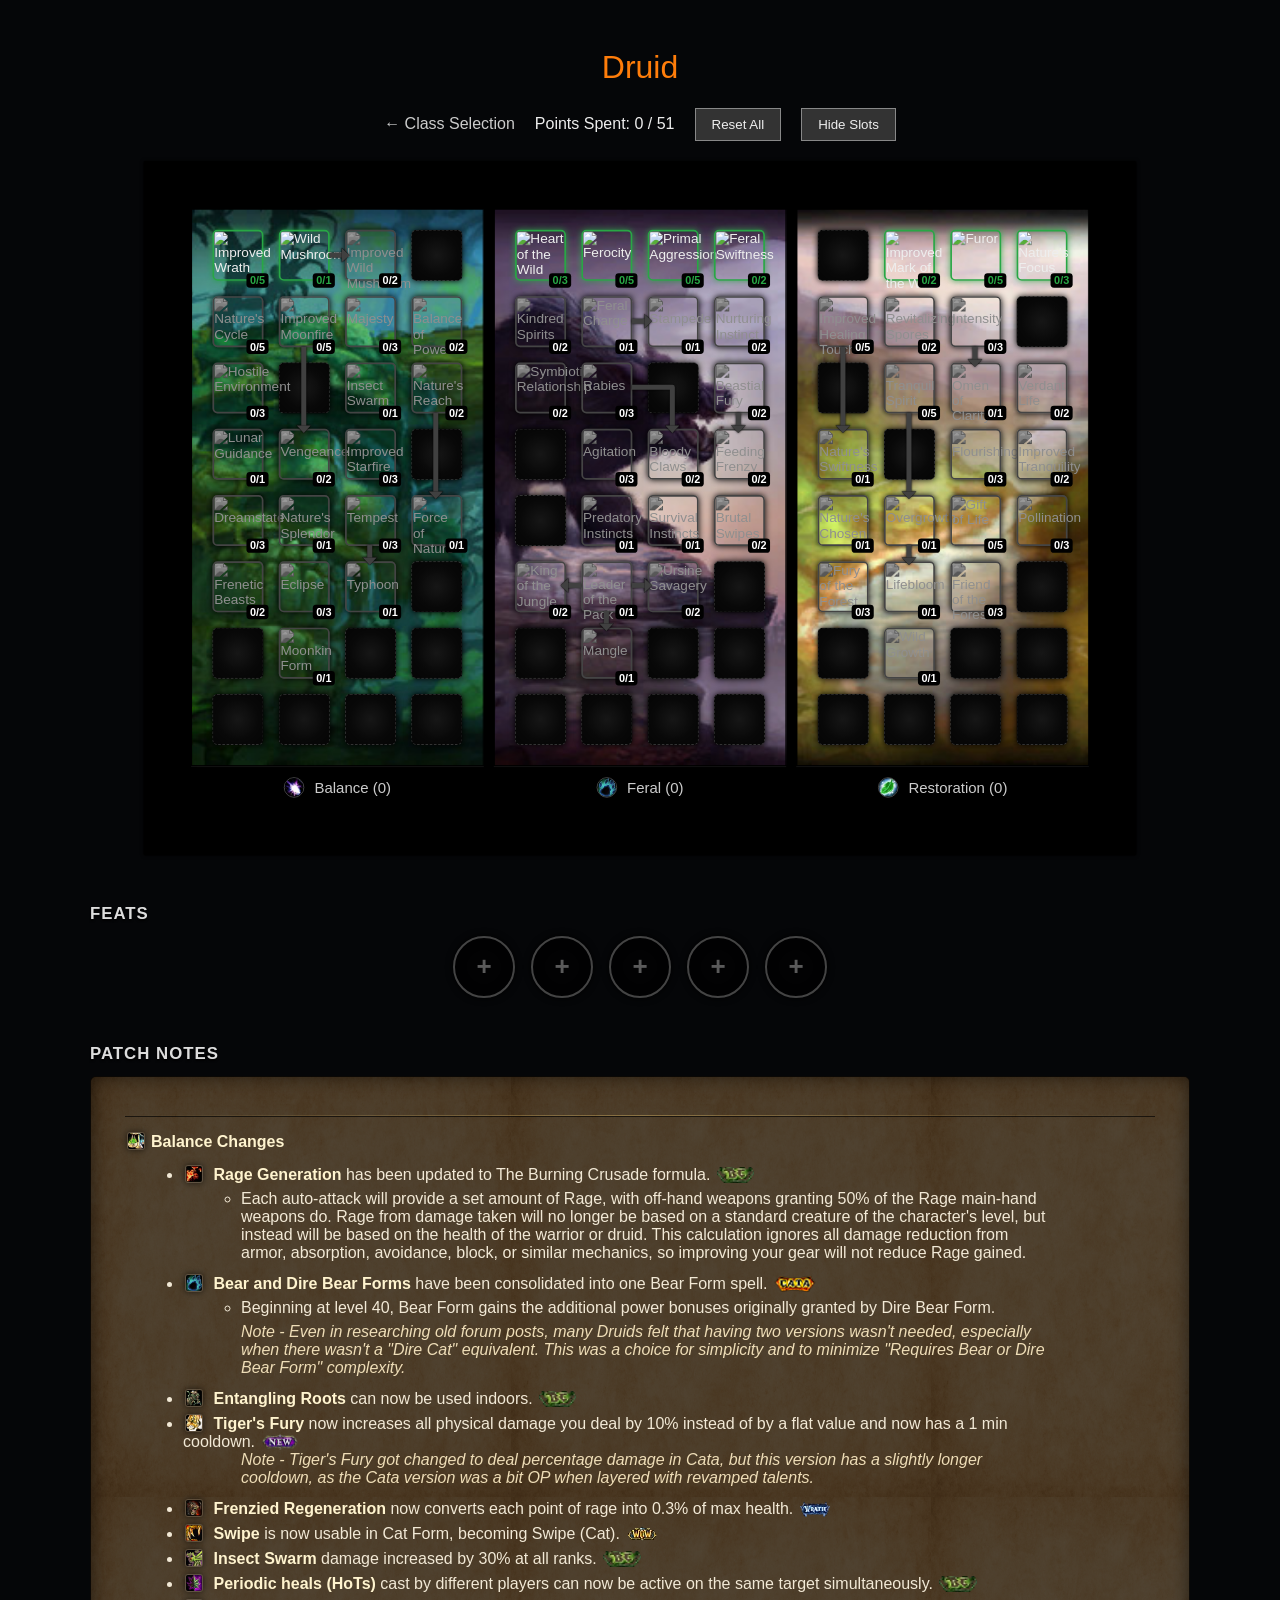
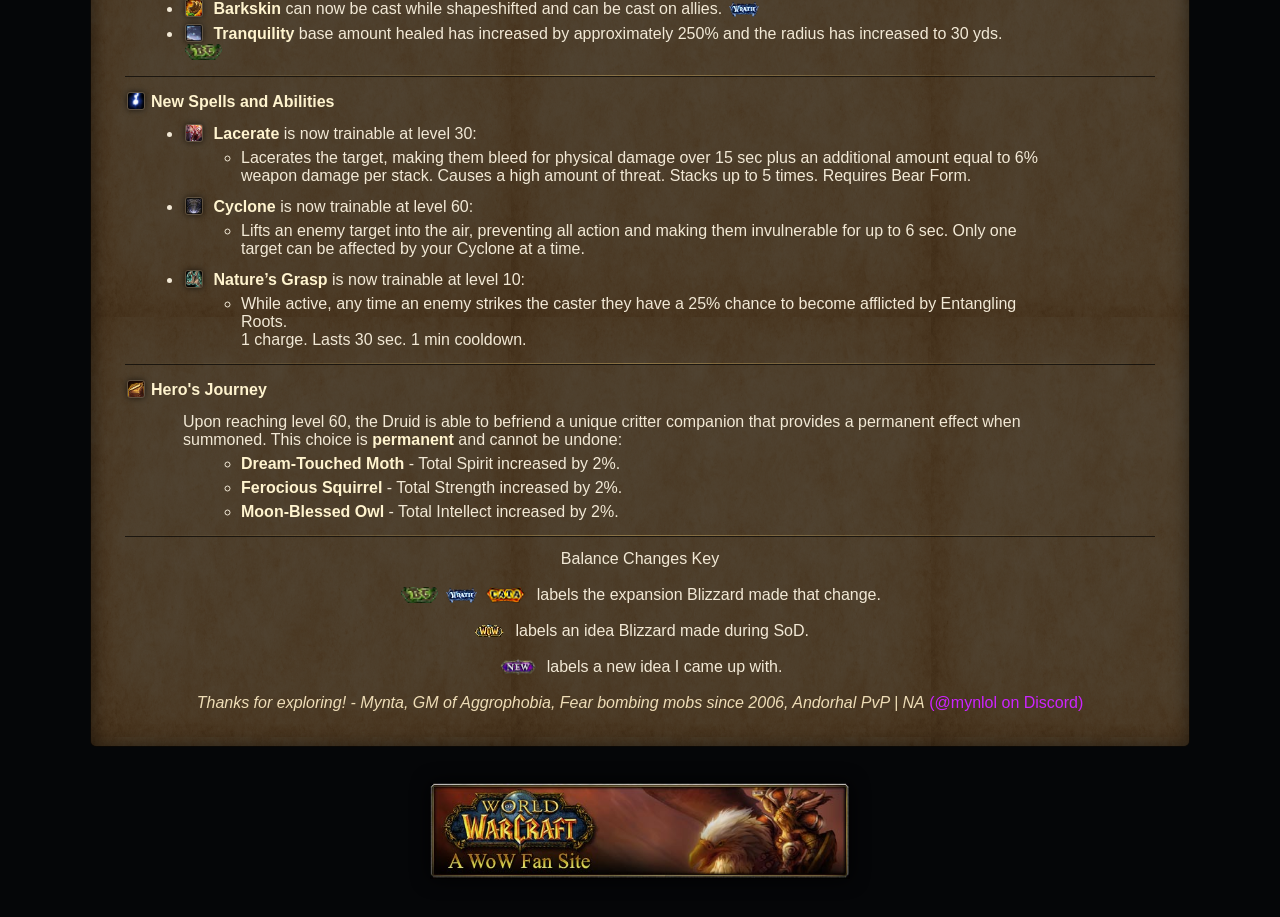
==== commit 01422681: "big uodates to warrior, mage and rogue.. new code for mobile spacing on patch notes." ====
--- a/druid.html
+++ b/druid.html
@@ -219,11 +219,11 @@
          src="images/icons/ability_racial_forgeoflight.jpg"
          alt="Sunder Armor icon"><strong>Hero's Journey</strong>
 <ul>
-Upon reaching max level, the Druid class is able to befriend a unique critter companion that provides a permanent effect when summoned. This choice is <strong>permanent</strong> and cannot be undone: 
-<ul>
-      <li><strong>Dream-Touched Moth</strong> - Total Spirit increased by 1%.
-<li><strong>Ferocious Squirrel</strong> - Total Strength increased by 1%.
-<li><strong>Moon-Blessed Owl</strong> - Total Intellect increased by 1%.
+Upon reaching level 60, the Druid is able to befriend a unique critter companion that provides a permanent effect when summoned. This choice is <strong>permanent</strong> and cannot be undone: 
+<ul>
+      <li><strong>Dream-Touched Moth</strong> - Total Spirit increased by 2%.
+<li><strong>Ferocious Squirrel</strong> - Total Strength increased by 2%.
+<li><strong>Moon-Blessed Owl</strong> - Total Intellect increased by 2%.
   </li>
 </ul>
 </ul>
--- a/style.css
+++ b/style.css
@@ -1300,4 +1300,196 @@
   border-radius: 3px;
   border: 1px solid rgba(255,255,255,0.10);
   box-shadow: 0 0 6px rgba(0,0,0,0.6);
+}
+
+/* ============================
+   MOBILE OVERRIDES
+   ============================ */
+@media (max-width: 900px){
+  /* prevent the whole page from sideways scrolling */
+  html, body { overflow-x: hidden; }
+
+  /* constrain the shell to the viewport so overflow can scroll */
+  .talent-shell{
+    max-width: 100vw;
+    overflow-x: auto;
+    overflow-y: visible;
+    -webkit-overflow-scrolling: touch;
+    touch-action: pan-x;
+    padding-bottom: 8px;
+  }
+
+  /* keep the inside at its natural width so it can overflow */
+  .talent-frame,
+  .talent-calculator{
+    width: max-content;
+  }
+
+  /* controls */
+  #controls{
+    gap: 10px;
+    padding: 6px 0;
+  }
+  #reset-button,
+  #toggle-empty-slots{
+    padding: 10px 14px;
+    font-size: 16px;
+  }
+
+  /* avoid iOS zoom */
+  input, textarea, select, button { font-size: 16px; }
+
+  /* tooltips */
+  #tooltip, .rune-tooltip{
+    max-width: min(360px, 92vw);
+    max-height: 55vh;
+    overflow: auto;
+  }
+
+  /* performance (optional) */
+  .talent-frame::before{ filter: none; }
+  .talent-shell{ box-shadow: none; }
+
+  /* patch notes full width */
+  .patch-notes{
+    width: 96vw;
+    max-width: 96vw;
+    margin-left: auto;
+    margin-right: auto;
+  }
+  .patch-notes-card{ width: 100%; }
+}
+
+/* iPhone safe-area padding */
+body{
+  padding-bottom: calc(20px + env(safe-area-inset-bottom));
+}
+
+/* ============================
+   PATCH NOTES: limit line length (desktop), full width (mobile)
+   ============================ */
+
+/* Desktop: keep the parchment wide, but cap the text measure */
+.patch-notes-card{
+  --patch-measure: 102ch; /* tweak: 76ch (shorter lines) .. 92ch (longer lines) */
+}
+
+/* Apply the measure to the actual text blocks */
+.patch-notes-card :is(p, ul, ol, blockquote){
+  max-width: var(--patch-measure);
+}
+
+/* Keep dividers spanning the full parchment width */
+.patch-notes-card hr{
+  max-width: none;
+}
+
+/* Mobile: let it use the full card width, and slightly smaller type */
+@media (max-width: 900px){
+  .patch-notes-card{
+    --patch-measure: 100%;
+    font-size: 0.95rem;
+    line-height: 1.45;
+  }
+}
+
+
+/* ============================
+   PATCH NOTES READABILITY TWEAKS
+   - Desktop: more inner padding so text doesn't touch parchment edge
+   - Mobile: slightly smaller padding + font for better line length
+   ============================ */
+@media (min-width: 901px){
+  .patch-notes-card{
+    padding: 24px 34px; /* top/bottom | left/right */
+  }
+  .patch-notes-card ul{
+    margin-left: 18px; /* keep bullets aligned */
+  }
+}
+
+@media (max-width: 900px){
+  .patch-notes-card{
+    padding: 14px 16px;
+    font-size: 0.95rem;
+    line-height: 1.45;
+  }
+  .patch-notes-card ul{
+    margin-left: 16px;
+  }
+}
+
+/* Index page: make class selection buttons smaller on mobile */
+@media (max-width: 600px){
+
+  /* tighter grid */
+  body.index-page .class-grid{
+    gap: 10px;
+    /* if your grid feels too wide, uncomment one of these */
+    /* grid-template-columns: repeat(3, 1fr); */
+    /* grid-template-columns: repeat(4, 1fr); */
+  }
+
+  /* shrink the clickable tiles/buttons */
+  body.index-page .class-grid a,
+  body.index-page .class-grid .class-button,
+  body.index-page .class-grid .class-card{
+    padding: 8px 10px;
+    border-radius: 8px;
+  }
+
+  /* shrink icon images inside the buttons */
+  body.index-page .class-grid img{
+    width: 44px;
+    height: 44px;
+  }
+
+  /* shrink label text if you show names under icons */
+  body.index-page .class-grid .class-name,
+  body.index-page .class-grid span{
+    font-size: 0.85rem;
+  }
+}
+
+/* ============================
+   MOBILE PATCH NOTES READABILITY
+   ============================ */
+@media (max-width: 900px){
+
+  /* Make body text breathe */
+  .patch-notes-card{
+    font-size: 0.98rem;
+    line-height: 1.55;
+    padding: 16px 16px;          /* keeps the card same width, improves readability */
+    overflow-wrap: break-word;   /* prevents long words/URLs from wrecking layout */
+  }
+
+  /* First-level lists: slightly less indent */
+  .patch-notes-card ul,
+  .patch-notes-card ol{
+    margin: 10px 0;
+    padding-left: 18px;
+  }
+
+  /* Nested (sub) bullets: MUCH less indent so it doesn't crush the text */
+  .patch-notes-card ul ul,
+  .patch-notes-card ol ol,
+  .patch-notes-card ul ol,
+  .patch-notes-card ol ul{
+    margin: 6px 0 6px 0;
+    padding-left: 14px;
+  }
+
+  /* Give list items more vertical spacing */
+  .patch-notes-card li{
+    margin: 8px 0;
+  }
+  .patch-notes-card li li{
+    margin: 6px 0;
+  }
+
+  /* Optional: make sub-bullets visually distinct */
+  .patch-notes-card ul ul{
+    list-style-type: circle;
+  }
 }
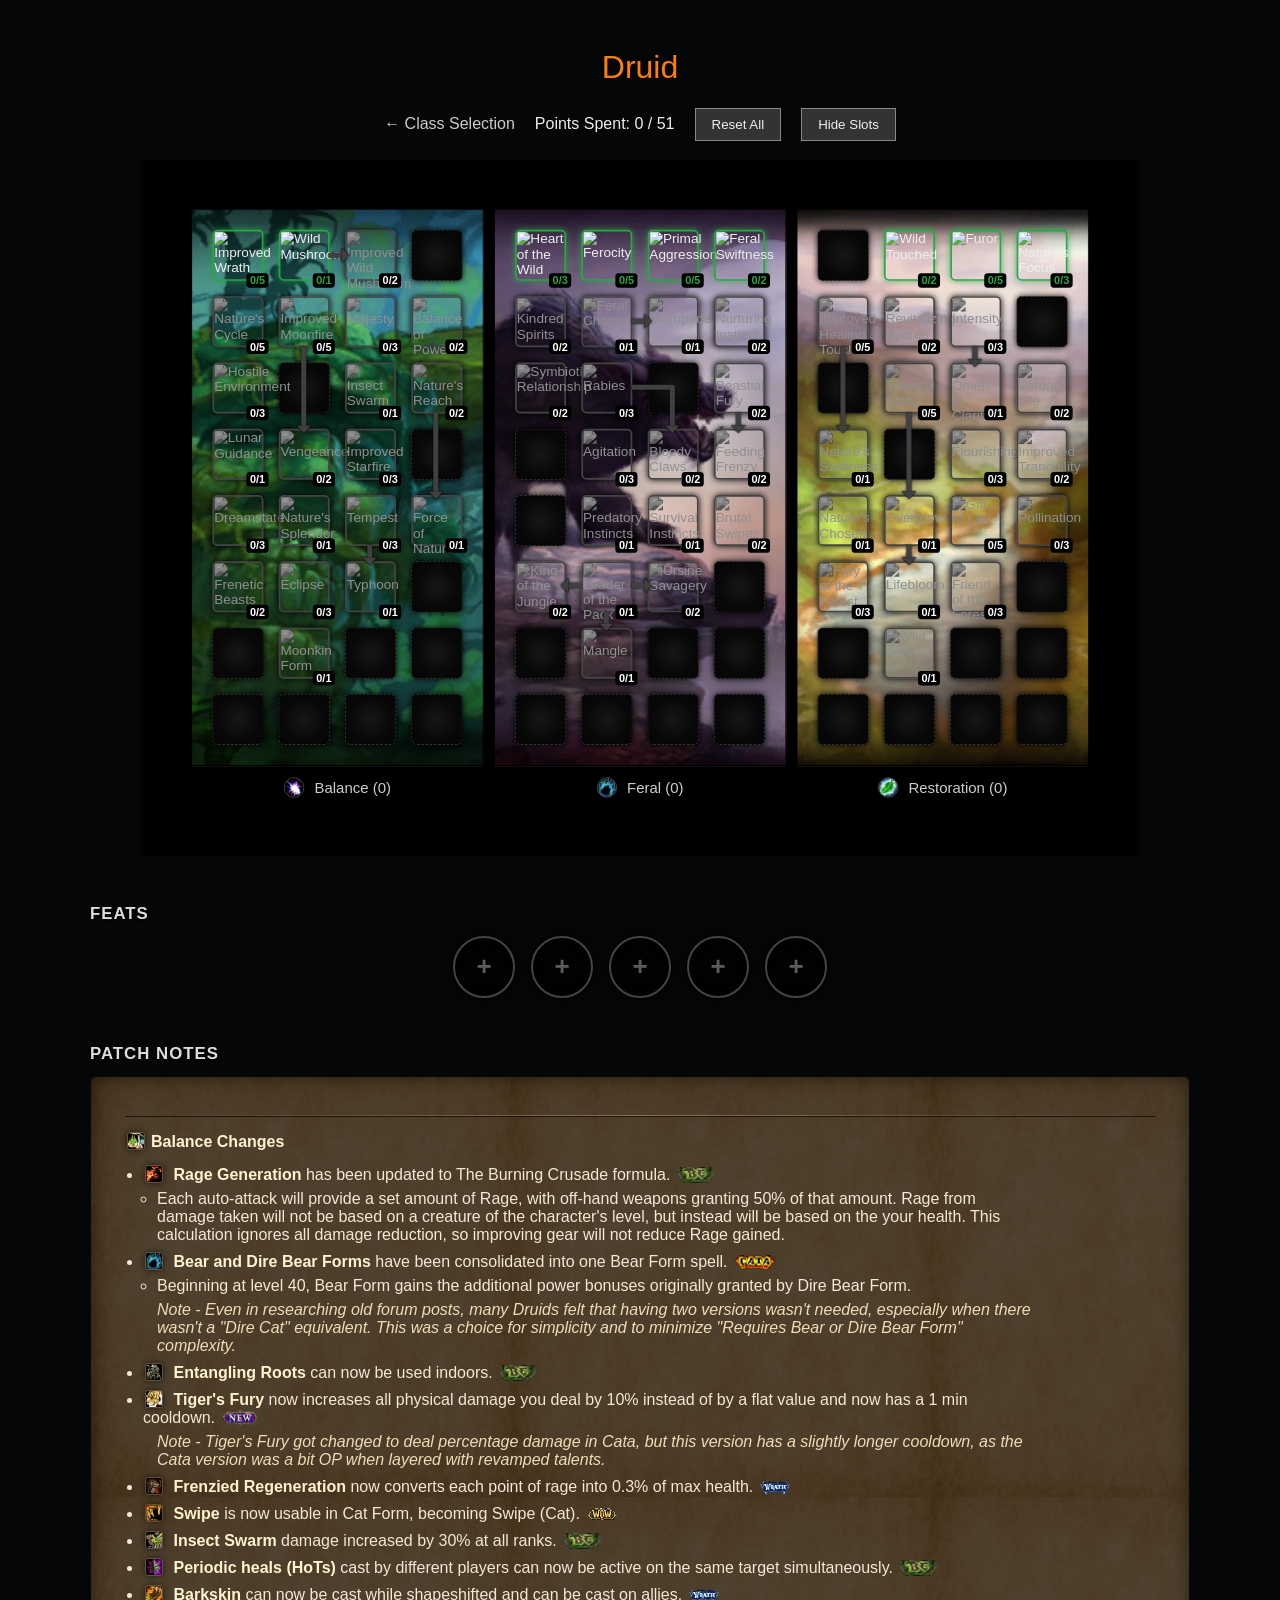
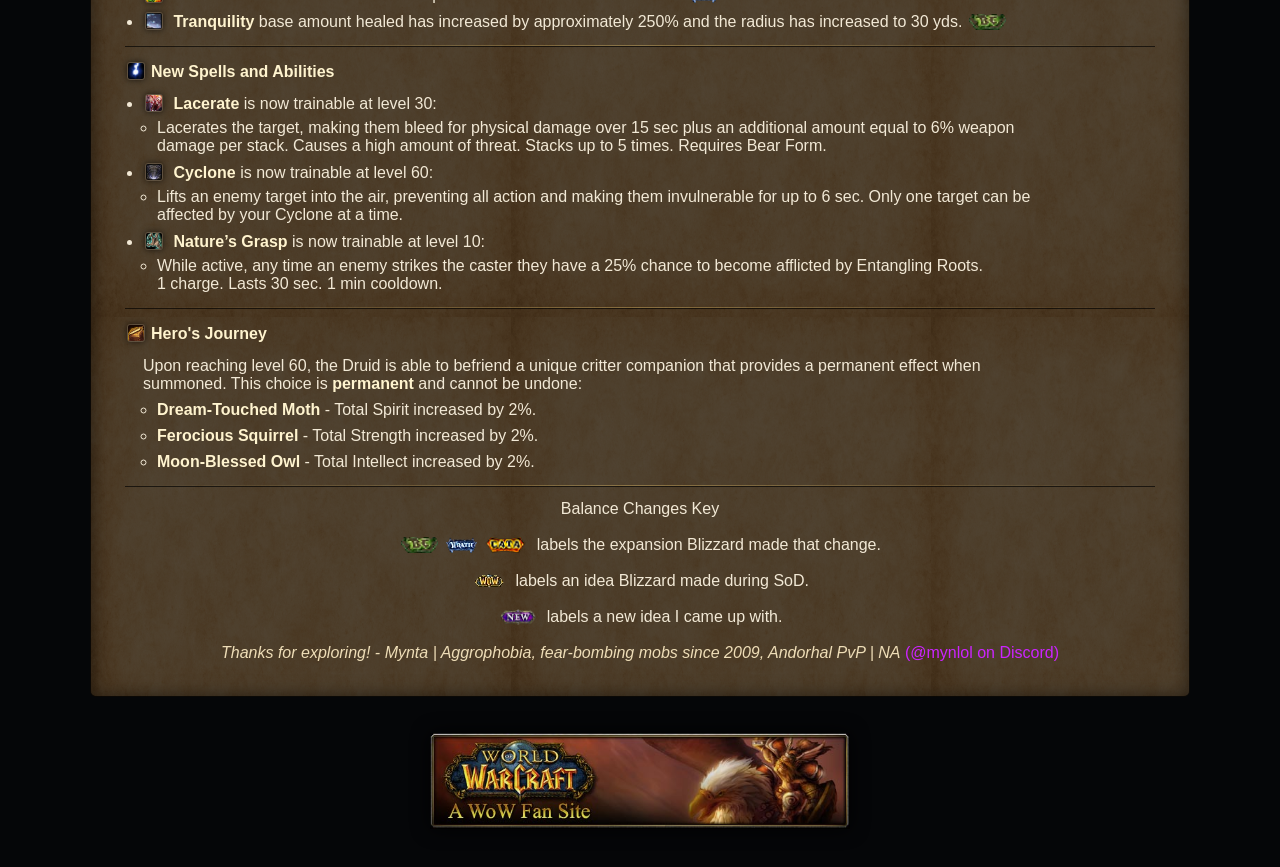
==== commit 57660e0a: "big edits to text size on mobile, cleaned up copy, made creator's note more brief, final rpg tuning " ====
--- a/druid.html
+++ b/druid.html
@@ -121,7 +121,7 @@
   <img class="inline-icon" data-wowicon="ability_racial_bloodrage.jpg" alt="Charge icon">
   <strong>Rage Generation</strong> has been updated to The Burning Crusade formula.  <img class="patch-badge" src="images/bc.png" alt="TBC">
 <ul>
-      <li>Each auto-attack will provide a set amount of Rage, with off-hand weapons granting 50% of the Rage main-hand weapons do. Rage from damage taken will no longer be based on a standard creature of the character's level, but instead will be based on the health of the warrior or druid. This calculation ignores all damage reduction from armor, absorption, avoidance, block, or similar mechanics, so improving your gear will not reduce Rage gained.</li>
+      <li>Each auto-attack will provide a set amount of Rage, with off-hand weapons granting 50% of that amount. Rage from damage taken will not be based on a creature of the character's level, but instead will be based on the your health. This calculation ignores all damage reduction, so improving gear will not reduce Rage gained.</li>
     </ul>
     <li>
   <img class="inline-icon" data-wowicon="ability_racial_bearform.jpg" alt="Charge icon">
@@ -230,7 +230,7 @@
 <hr>
 
 <p><center>Balance Changes Key</center><br><center><img class="patch-badge" src="images/bc.png" alt="TBC"><img class="patch-badge" src="images/wrath.png" alt="TBC"><img class="patch-badge" src="images/cata.png" alt="TBC"> labels the expansion Blizzard made that change.</center><br><center><img class="patch-badge" src="images/wow.png" alt="TBC"> labels an idea Blizzard made during SoD.</center><br>
-<center><img class="patch-badge" src="images/mynta.png" alt="TBC"> labels a new idea I came up with.</center><br><center><em>Thanks for exploring! - Mynta, GM of Aggrophobia, Fear bombing mobs since 2006, Andorhal PvP | NA</em></span><span style="color: #CC24FF;"> (@mynlol on Discord)</span></center></p>
+<center><img class="patch-badge" src="images/mynta.png" alt="TBC"> labels a new idea I came up with.</center><br><center><em>Thanks for exploring! - Mynta | Aggrophobia, fear-bombing mobs since 2009, Andorhal PvP | NA</em><span style="color: #CC24FF;"> (@mynlol on Discord)</span></center></p>
   </div>
 </section>
     <div id="tooltip"></div>
--- a/style.css
+++ b/style.css
@@ -1357,7 +1357,34 @@
     margin-left: auto;
     margin-right: auto;
   }
-  .patch-notes-card{ width: 100%; }
+  .patch-notes-card{
+    width: 100%;
+    font-size: 0.95rem;
+    line-height: 1.5;
+    padding: 14px 16px;
+    overflow-wrap: break-word;
+  }
+
+  .patch-notes-card ul,
+  .patch-notes-card ol{
+    margin: 10px 0;
+    margin-left: 0;
+    padding-left: 18px;
+  }
+
+  .patch-notes-card ul ul,
+  .patch-notes-card ol ol,
+  .patch-notes-card ul ol,
+  .patch-notes-card ol ul{
+    margin: 6px 0;
+    margin-left: 0;
+    padding-left: 14px;
+  }
+
+  .patch-notes-card li{ margin: 7px 0; }
+  .patch-notes-card li li{ margin: 5px 0; }
+
+  .patch-notes-card ul ul{ list-style-type: circle; }
 }
 
 /* iPhone safe-area padding */
@@ -1385,15 +1412,6 @@
 }
 
 /* Mobile: let it use the full card width, and slightly smaller type */
-@media (max-width: 900px){
-  .patch-notes-card{
-    --patch-measure: 100%;
-    font-size: 0.95rem;
-    line-height: 1.45;
-  }
-}
-
-
 /* ============================
    PATCH NOTES READABILITY TWEAKS
    - Desktop: more inner padding so text doesn't touch parchment edge
@@ -1405,17 +1423,6 @@
   }
   .patch-notes-card ul{
     margin-left: 18px; /* keep bullets aligned */
-  }
-}
-
-@media (max-width: 900px){
-  .patch-notes-card{
-    padding: 14px 16px;
-    font-size: 0.95rem;
-    line-height: 1.45;
-  }
-  .patch-notes-card ul{
-    margin-left: 16px;
   }
 }
 
@@ -1451,20 +1458,7 @@
   }
 }
 
-/* ============================
-   MOBILE PATCH NOTES READABILITY
-   ============================ */
-@media (max-width: 900px){
-
-  /* Make body text breathe */
-  .patch-notes-card{
-    font-size: 0.98rem;
-    line-height: 1.55;
-    padding: 16px 16px;          /* keeps the card same width, improves readability */
-    overflow-wrap: break-word;   /* prevents long words/URLs from wrecking layout */
-  }
-
-  /* First-level lists: slightly less indent */
+/* First-level lists: slightly less indent */
   .patch-notes-card ul,
   .patch-notes-card ol{
     margin: 10px 0;
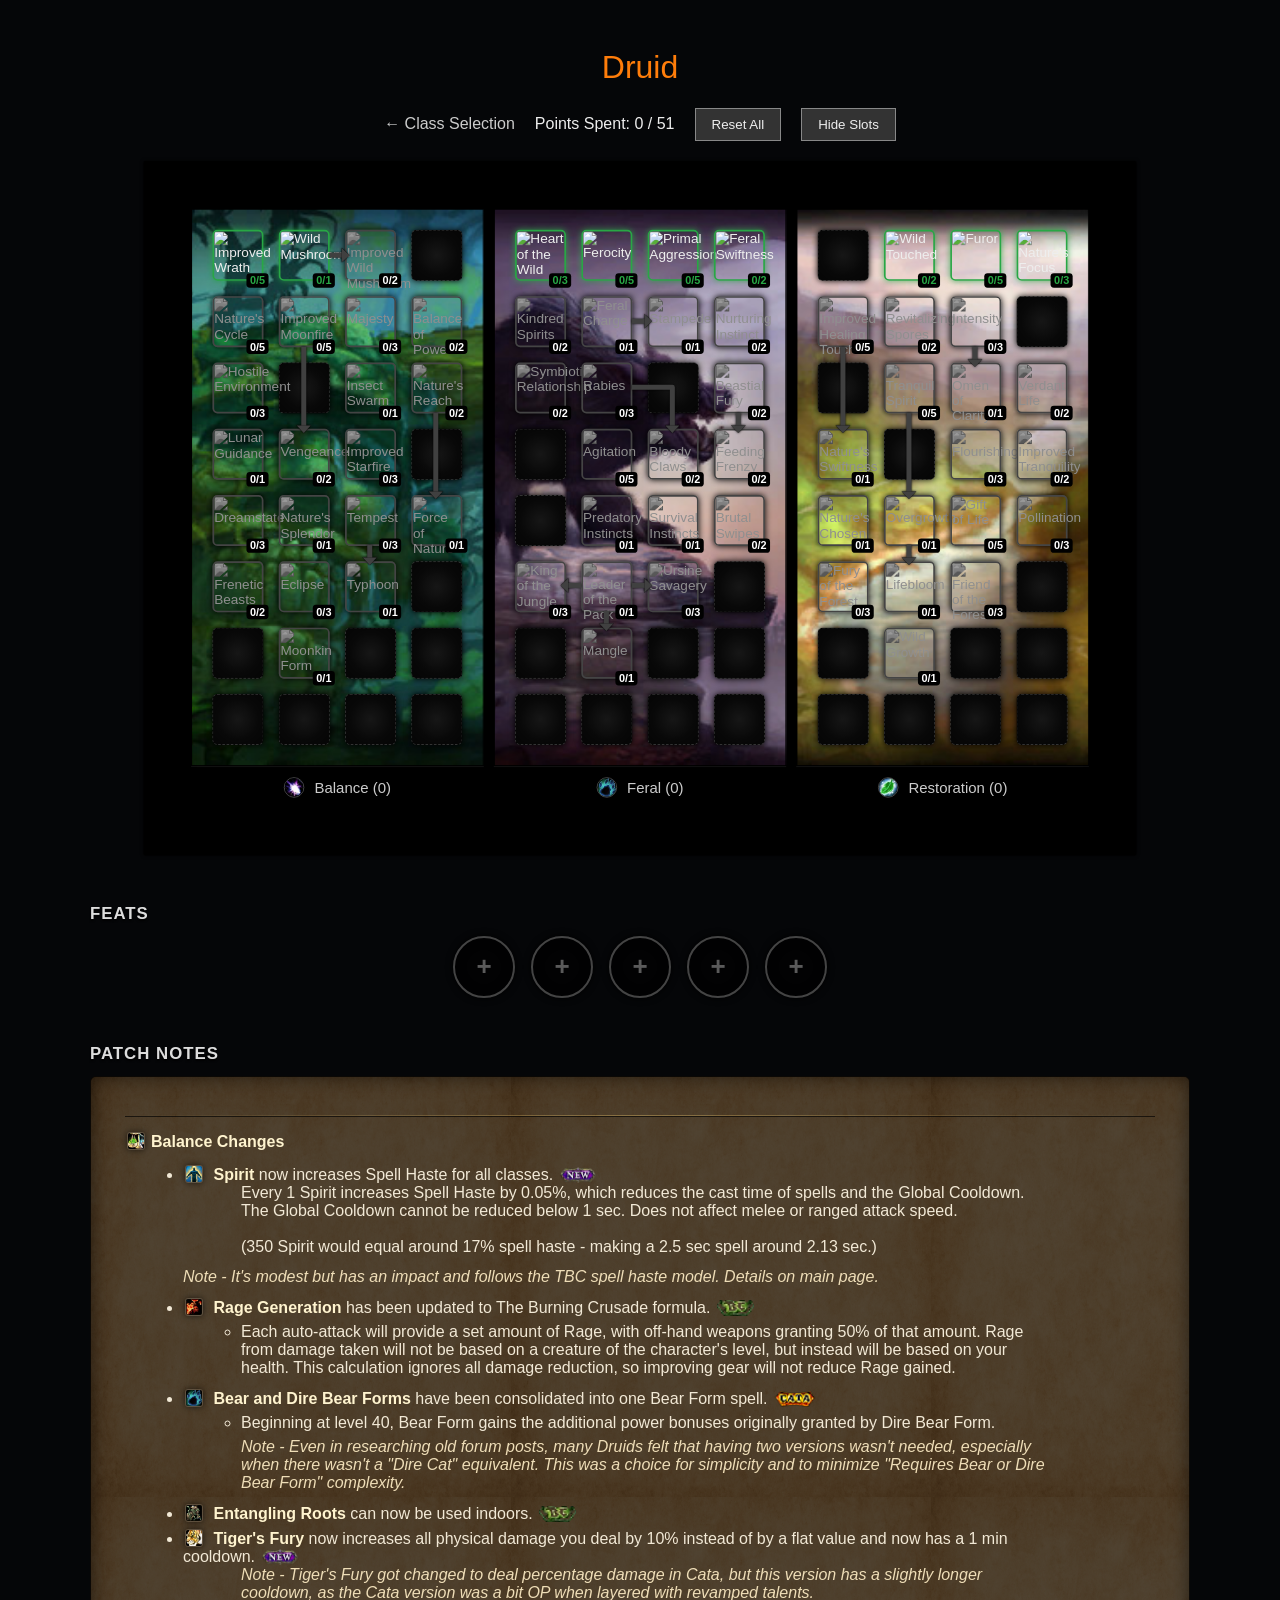
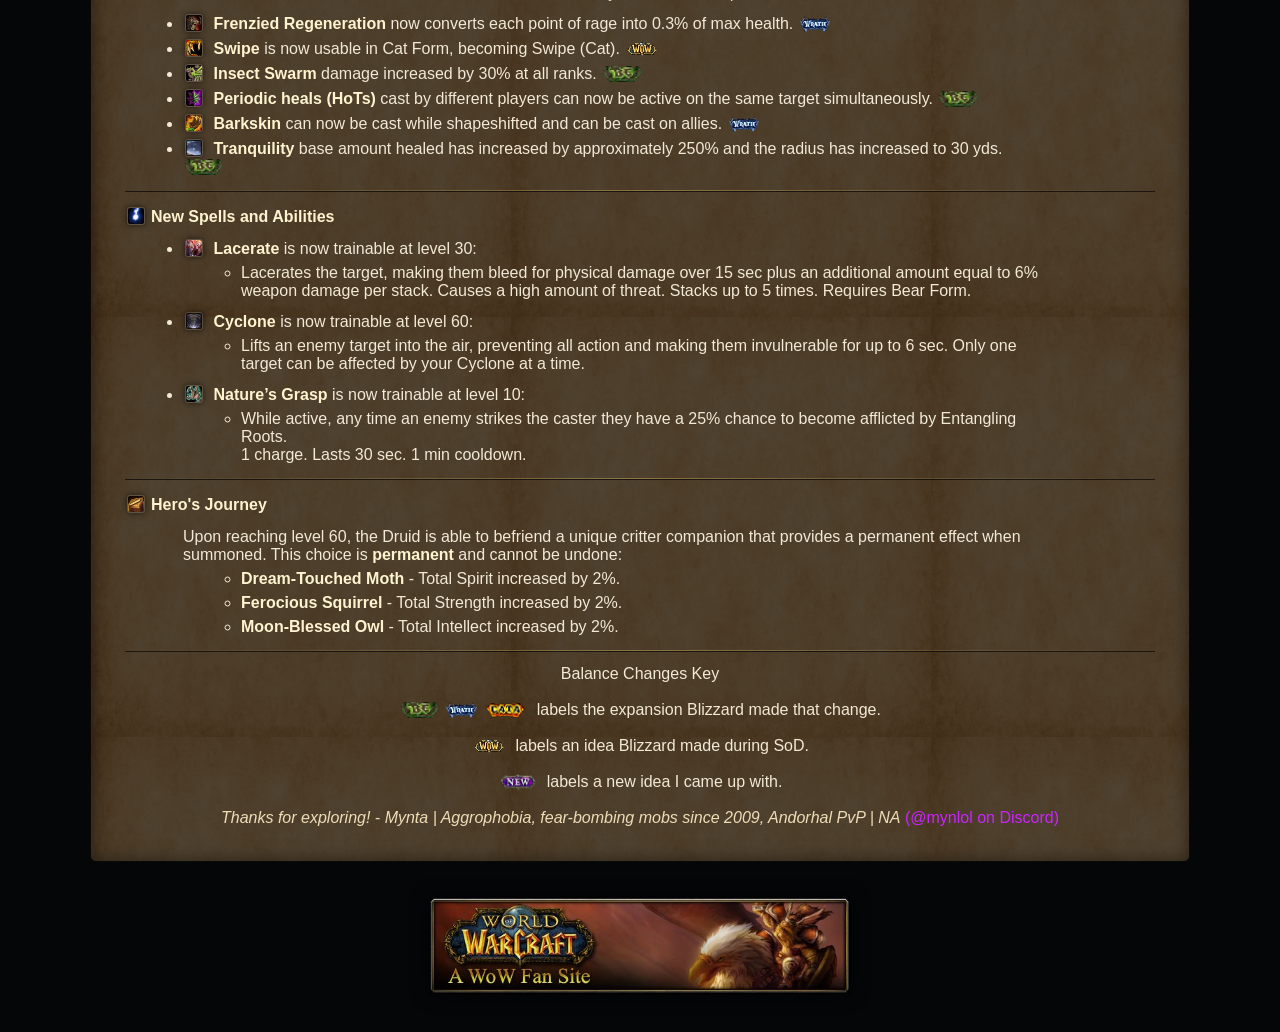
==== commit 0d401032: "fixed tons of typos, cleaned up code, improved functionality, balanced talent tree point averages a " ====
--- a/druid.html
+++ b/druid.html
@@ -116,12 +116,20 @@
   <img class="inline-icon"
          src="images/icons/ability_druid_balanceofpower.jpg"
          alt="Balance icon"><strong>Balance Changes</strong>
+<ul><li>
+                  <img class="inline-icon" data-wowicon="spell_holy_divinespirit.jpg" alt="">
+                  <strong>Spirit</strong> now increases Spell Haste for all classes. <img class="patch-badge" src="images/mynta.png" alt="TBC">
+<ul>
+Every 1 Spirit increases Spell Haste by 0.05%, which reduces the cast time of spells and the Global Cooldown. The Global Cooldown cannot be reduced below 1 sec. Does not affect melee or ranged attack speed.<br><br>(350 Spirit would equal around 17% spell haste - making a 2.5 sec spell around 2.13 sec.)
+                  </ul><em>Note - It's modest but has an impact and follows the TBC spell haste model. Details on main page.</em>
+                </li>
+              </ul>
 <ul>
 <li>
   <img class="inline-icon" data-wowicon="ability_racial_bloodrage.jpg" alt="Charge icon">
   <strong>Rage Generation</strong> has been updated to The Burning Crusade formula.  <img class="patch-badge" src="images/bc.png" alt="TBC">
 <ul>
-      <li>Each auto-attack will provide a set amount of Rage, with off-hand weapons granting 50% of that amount. Rage from damage taken will not be based on a creature of the character's level, but instead will be based on the your health. This calculation ignores all damage reduction, so improving gear will not reduce Rage gained.</li>
+      <li>Each auto-attack will provide a set amount of Rage, with off-hand weapons granting 50% of that amount. Rage from damage taken will not be based on a creature of the character's level, but instead will be based on your health. This calculation ignores all damage reduction, so improving gear will not reduce Rage gained.</li>
     </ul>
     <li>
   <img class="inline-icon" data-wowicon="ability_racial_bearform.jpg" alt="Charge icon">
--- a/style.css
+++ b/style.css
@@ -1350,12 +1350,13 @@
   .talent-frame::before{ filter: none; }
   .talent-shell{ box-shadow: none; }
 
-  /* patch notes full width */
+  /* patch notes: readable column with side breathing room */
   .patch-notes{
-    width: 96vw;
-    max-width: 96vw;
-    margin-left: auto;
-    margin-right: auto;
+    width: 100%;
+    max-width: 720px;        /* article-like measure on phones */
+    margin: 0 auto;
+    padding: 0 14px;         /* <-- space from screen edges */
+    box-sizing: border-box;
   }
   .patch-notes-card{
     width: 100%;
@@ -1457,33 +1458,3 @@
     font-size: 0.85rem;
   }
 }
-
-/* First-level lists: slightly less indent */
-  .patch-notes-card ul,
-  .patch-notes-card ol{
-    margin: 10px 0;
-    padding-left: 18px;
-  }
-
-  /* Nested (sub) bullets: MUCH less indent so it doesn't crush the text */
-  .patch-notes-card ul ul,
-  .patch-notes-card ol ol,
-  .patch-notes-card ul ol,
-  .patch-notes-card ol ul{
-    margin: 6px 0 6px 0;
-    padding-left: 14px;
-  }
-
-  /* Give list items more vertical spacing */
-  .patch-notes-card li{
-    margin: 8px 0;
-  }
-  .patch-notes-card li li{
-    margin: 6px 0;
-  }
-
-  /* Optional: make sub-bullets visually distinct */
-  .patch-notes-card ul ul{
-    list-style-type: circle;
-  }
-}
